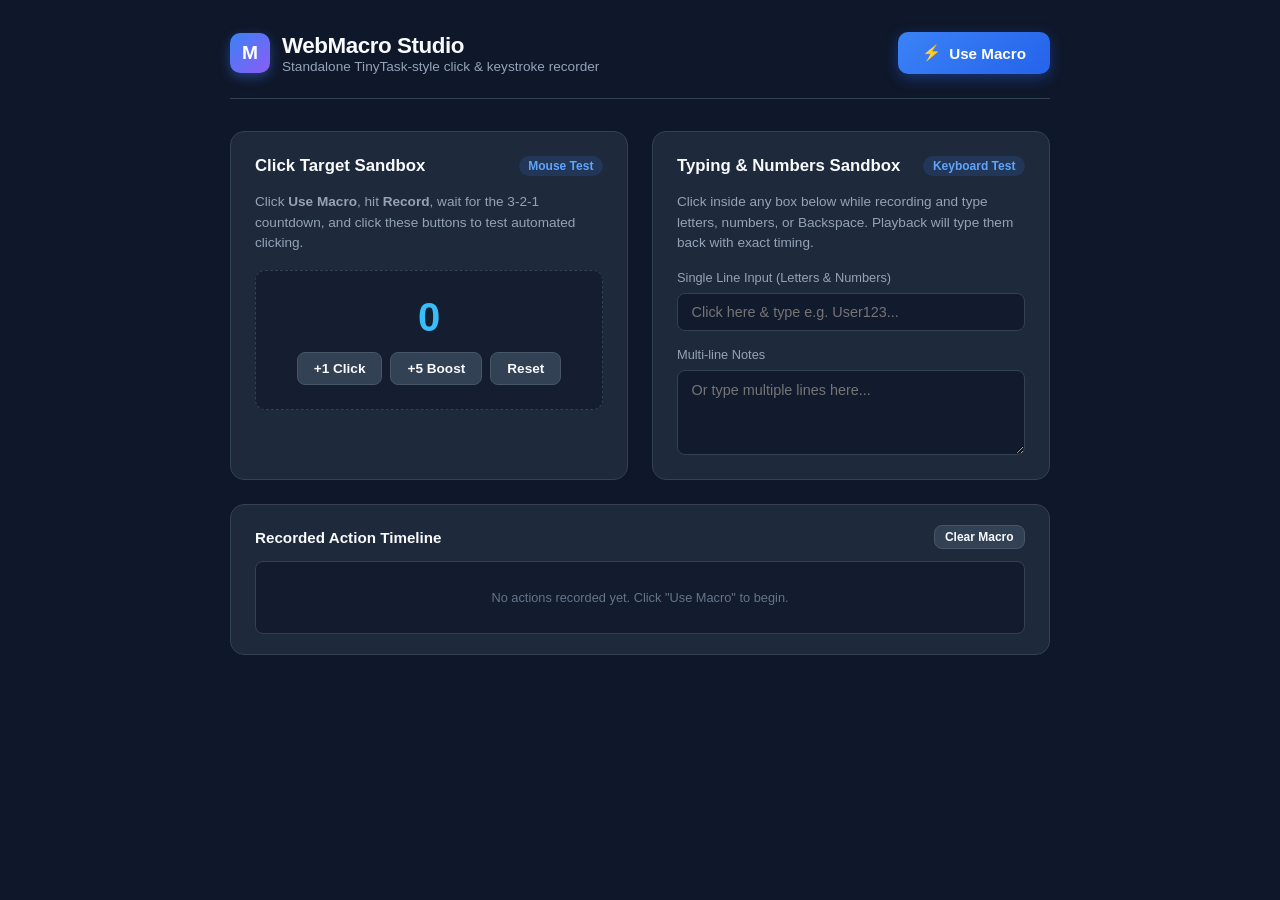
==== index.html @ d19a8533 "Add files via upload" ====
<!DOCTYPE html>
<html lang="en">
<head>
  <meta charset="UTF-8" />
  <meta name="viewport" content="width=device-width, initial-scale=1.0" />
  <title>WebMacro — TinyTask Clone for Web</title>
  <link rel="stylesheet" href="style.css" />
</head>
<body>

  <!-- TOP HEADER -->
  <header>
    <div class="brand">
      <div class="brand-icon">M</div>
      <div>
        <h1>WebMacro Studio</h1>
        <p>Standalone TinyTask-style click &amp; keystroke recorder</p>
      </div>
    </div>
    <button id="openMacroBtn" class="btn-launch">
      <span>⚡</span> Use Macro
    </button>
  </header>

  <!-- TEST SANDBOX AREA -->
  <main class="sandbox">
    <!-- Left Card: Click & Button Automation Test -->
    <section class="card">
      <h2>
        Click Target Sandbox
        <span class="badge">Mouse Test</span>
      </h2>
      <p class="desc">
        Click <strong>Use Macro</strong>, hit <strong>Record</strong>, wait for the 3-2-1 countdown, and click these buttons to test automated clicking.
      </p>
      <div class="click-zone">
        <div id="counterDisplay" class="counter-display">0</div>
        <div class="test-btn-row">
          <button class="btn-test" onclick="updateCounter(1)">+1 Click</button>
          <button class="btn-test" onclick="updateCounter(5)">+5 Boost</button>
          <button class="btn-test" onclick="resetCounter()">Reset</button>
        </div>
      </div>
    </section>

    <!-- Right Card: Letters & Numbers Typing Test -->
    <section class="card">
      <h2>
        Typing &amp; Numbers Sandbox
        <span class="badge">Keyboard Test</span>
      </h2>
      <p class="desc">
        Click inside any box below while recording and type letters, numbers, or Backspace. Playback will type them back with exact timing.
      </p>
      <div class="input-group">
        <label for="testInput">Single Line Input (Letters &amp; Numbers)</label>
        <input type="text" id="testInput" placeholder="Click here & type e.g. User123..." />
      </div>
      <div class="input-group">
        <label for="testTextarea">Multi-line Notes</label>
        <textarea id="testTextarea" placeholder="Or type multiple lines here..."></textarea>
      </div>
    </section>

    <!-- Recorded Timeline Log -->
    <section class="log-box">
      <div class="log-header">
        <h2 style="font-size: 0.95rem;">Recorded Action Timeline</h2>
        <button class="btn-test" style="padding: 0.25rem 0.65rem; font-size: 0.75rem;" onclick="clearRecording()">Clear Macro</button>
      </div>
      <div id="logList" class="log-list">
        <div style="color: #64748b; text-align: center; padding: 1rem;">
          No actions recorded yet. Click "Use Macro" to begin.
        </div>
      </div>
    </section>
  </main>

  <!-- FLOATING DRAGGABLE MACRO POP-UP -->
  <div id="macroPopup" class="macro-popup">
    <div id="macroHeader" class="macro-header">
      <div class="macro-title">
        <span id="statusDot" class="status-dot"></span>
        <span>Macro Recorder</span>
      </div>
      <button id="closePopupBtn" class="close-popup" title="Close">&times;</button>
    </div>

    <div class="macro-body">
      <div class="macro-controls">
        <button id="recordBtn" class="btn-macro btn-record">
          <span id="recIcon">●</span> <span id="recLabel">Record</span>
        </button>
        <button id="playBtn" class="btn-macro btn-play" disabled>
          <span id="playIcon">▶</span> <span id="playLabel">Play</span>
        </button>
      </div>

      <div class="macro-options">
        <label class="loop-control">
          <input type="checkbox" id="loopCheckbox" />
          <span>Repeat Loop</span>
        </label>
        <span id="actionCount">0 actions</span>
      </div>

      <div id="macroStatus" class="macro-status-bar">
        Ready — Record a task first
      </div>
    </div>
  </div>

  <!-- 3-2-1 COUNTDOWN OVERLAY -->
  <div id="countdownOverlay" class="countdown-overlay">
    <div id="countdownNumber" class="countdown-number">3</div>
    <div class="countdown-label">Get ready! Recording starts at 0...</div>
  </div>

  <!-- VIRTUAL GHOST CURSOR -->
  <svg id="ghostCursor" class="ghost-cursor" viewBox="0 0 24 24" fill="none">
    <path d="M5.5 3.21V20.8c0 .45.54.67.85.35l4.86-4.86a.5.5 0 0 1 .35-.15h6.87a.5.5 0 0 0 .35-.85L6.35 2.85a.5.5 0 0 0-.85.35Z" fill="#38bdf8" stroke="#0f172a" stroke-width="1.5"/>
  </svg>

  <script src="script.js"></script>
</body>
</html>
---- style.css ----
:root {
      --bg-page: #0f172a;
      --bg-card: #1e293b;
      --bg-card-hover: #334155;
      --border: #334155;
      --text-main: #f8fafc;
      --text-muted: #94a3b8;
      --primary: #3b82f6;
      --primary-hover: #2563eb;
      --danger: #ef4444;
      --danger-hover: #dc2626;
      --success: #10b981;
      --success-hover: #059669;
      --warning: #f59e0b;
      --shadow: 0 20px 25px -5px rgba(0, 0, 0, 0.5), 0 8px 10px -6px rgba(0, 0, 0, 0.4);
    }

    * {
      box-sizing: border-box;
      margin: 0;
      padding: 0;
      font-family: 'Inter', -apple-system, BlinkMacSystemFont, "Segoe UI", Roboto, sans-serif;
    }

    body {
      background-color: var(--bg-page);
      color: var(--text-main);
      min-height: 100vh;
      display: flex;
      flex-direction: column;
      align-items: center;
      padding: 2rem 1rem;
      overflow-x: hidden;
    }

    header {
      max-width: 820px;
      width: 100%;
      display: flex;
      justify-content: space-between;
      align-items: center;
      flex-wrap: wrap;
      gap: 1rem;
      padding-bottom: 1.5rem;
      border-bottom: 1px solid var(--border);
      margin-bottom: 2rem;
    }

    .brand {
      display: flex;
      align-items: center;
      gap: 0.75rem;
    }

    .brand-icon {
      width: 40px;
      height: 40px;
      border-radius: 10px;
      background: linear-gradient(135deg, #3b82f6, #8b5cf6);
      display: flex;
      align-items: center;
      justify-content: center;
      font-weight: 800;
      font-size: 1.2rem;
      color: white;
      box-shadow: 0 4px 12px rgba(59, 130, 246, 0.4);
    }

    .brand h1 {
      font-size: 1.4rem;
      font-weight: 700;
      letter-spacing: -0.02em;
    }

    .brand p {
      font-size: 0.85rem;
      color: var(--text-muted);
    }

    .btn-launch {
      background: linear-gradient(135deg, #3b82f6, #2563eb);
      color: white;
      border: none;
      padding: 0.75rem 1.5rem;
      font-size: 0.95rem;
      font-weight: 600;
      border-radius: 10px;
      cursor: pointer;
      display: inline-flex;
      align-items: center;
      gap: 0.5rem;
      box-shadow: 0 4px 14px rgba(37, 99, 235, 0.4);
      transition: transform 0.15s ease, box-shadow 0.15s ease;
    }

    .btn-launch:hover {
      transform: translateY(-1px);
      box-shadow: 0 6px 20px rgba(37, 99, 235, 0.55);
    }

    .sandbox {
      max-width: 820px;
      width: 100%;
      display: grid;
      grid-template-columns: 1fr 1fr;
      gap: 1.5rem;
    }

    @media (max-width: 700px) {
      .sandbox {
        grid-template-columns: 1fr;
      }
    }

    .card {
      background-color: var(--bg-card);
      border: 1px solid var(--border);
      border-radius: 14px;
      padding: 1.5rem;
      display: flex;
      flex-direction: column;
      gap: 1rem;
    }

    .card h2 {
      font-size: 1.05rem;
      font-weight: 600;
      display: flex;
      align-items: center;
      justify-content: space-between;
    }

    .badge {
      font-size: 0.75rem;
      padding: 0.2rem 0.6rem;
      border-radius: 999px;
      background: rgba(59, 130, 246, 0.15);
      color: #60a5fa;
      font-weight: 600;
    }

    .card p.desc {
      font-size: 0.85rem;
      color: var(--text-muted);
      line-height: 1.5;
    }

    .click-zone {
      display: flex;
      flex-direction: column;
      align-items: center;
      justify-content: center;
      background: rgba(15, 23, 42, 0.6);
      border: 1px dashed var(--border);
      border-radius: 10px;
      padding: 1.5rem;
      gap: 0.75rem;
    }

    .counter-display {
      font-size: 2.5rem;
      font-weight: 800;
      color: #38bdf8;
      font-variant-numeric: tabular-nums;
    }

    .test-btn-row {
      display: flex;
      gap: 0.5rem;
      flex-wrap: wrap;
      justify-content: center;
    }

    .btn-test {
      background: var(--bg-card-hover);
      color: var(--text-main);
      border: 1px solid #475569;
      padding: 0.5rem 1rem;
      border-radius: 8px;
      font-size: 0.85rem;
      font-weight: 600;
      cursor: pointer;
      transition: background 0.15s, transform 0.1s;
    }

    .btn-test:hover {
      background: #475569;
    }

    .btn-test:active {
      transform: scale(0.96);
    }

    .input-group {
      display: flex;
      flex-direction: column;
      gap: 0.5rem;
    }

    .input-group label {
      font-size: 0.8rem;
      color: var(--text-muted);
      font-weight: 500;
    }

    input[type="text"], textarea {
      width: 100%;
      background: rgba(15, 23, 42, 0.8);
      border: 1px solid var(--border);
      border-radius: 8px;
      padding: 0.65rem 0.85rem;
      color: var(--text-main);
      font-size: 0.9rem;
      outline: none;
      transition: border-color 0.15s;
    }

    input[type="text"]:focus, textarea:focus {
      border-color: var(--primary);
    }

    textarea {
      resize: vertical;
      min-height: 85px;
    }

    .log-box {
      grid-column: 1 / -1;
      background: var(--bg-card);
      border: 1px solid var(--border);
      border-radius: 14px;
      padding: 1.25rem 1.5rem;
    }

    .log-header {
      display: flex;
      justify-content: space-between;
      align-items: center;
      margin-bottom: 0.75rem;
    }

    .log-list {
      background: rgba(15, 23, 42, 0.75);
      border: 1px solid var(--border);
      border-radius: 8px;
      padding: 0.75rem;
      max-height: 150px;
      overflow-y: auto;
      font-family: 'Fira Code', monospace;
      font-size: 0.8rem;
      color: #cbd5e1;
      display: flex;
      flex-direction: column;
      gap: 0.35rem;
    }

    .macro-popup {
      position: fixed;
      top: 90px;
      right: 24px;
      width: 310px;
      background: rgba(30, 41, 59, 0.96);
      backdrop-filter: blur(12px);
      border: 1px solid #475569;
      border-radius: 14px;
      box-shadow: var(--shadow);
      z-index: 9999;
      display: none;
      flex-direction: column;
      overflow: hidden;
      user-select: none;
    }

    .macro-popup.open {
      display: flex;
    }

    .macro-header {
      background: #0f172a;
      padding: 0.65rem 0.9rem;
      display: flex;
      justify-content: space-between;
      align-items: center;
      cursor: grab;
      border-bottom: 1px solid var(--border);
    }

    .macro-header:active {
      cursor: grabbing;
    }

    .macro-title {
      display: flex;
      align-items: center;
      gap: 0.5rem;
      font-size: 0.85rem;
      font-weight: 700;
      color: var(--text-main);
    }

    .status-dot {
      width: 9px;
      height: 9px;
      border-radius: 50%;
      background: #64748b;
    }

    .status-dot.recording {
      background: var(--danger);
      box-shadow: 0 0 8px var(--danger);
      animation: pulse 1s infinite;
    }

    .status-dot.playing {
      background: var(--success);
      box-shadow: 0 0 8px var(--success);
      animation: pulse 1s infinite;
    }

    @keyframes pulse {
      0%, 100% { opacity: 1; transform: scale(1); }
      50% { opacity: 0.4; transform: scale(1.2); }
    }

    .close-popup {
      background: none;
      border: none;
      color: var(--text-muted);
      font-size: 1.1rem;
      cursor: pointer;
      line-height: 1;
      padding: 2px 5px;
      border-radius: 4px;
    }

    .close-popup:hover {
      background: rgba(255, 255, 255, 0.1);
      color: white;
    }

    .macro-body {
      padding: 1rem;
      display: flex;
      flex-direction: column;
      gap: 0.85rem;
    }

    .macro-controls {
      display: grid;
      grid-template-columns: 1fr 1fr;
      gap: 0.6rem;
    }

    .btn-macro {
      padding: 0.7rem 0.5rem;
      border-radius: 9px;
      border: none;
      font-size: 0.88rem;
      font-weight: 700;
      cursor: pointer;
      display: flex;
      align-items: center;
      justify-content: center;
      gap: 0.4rem;
      transition: all 0.15s ease;
    }

    .btn-record {
      background: var(--danger);
      color: white;
    }

    .btn-record:hover:not(:disabled) {
      background: var(--danger-hover);
    }

    .btn-play {
      background: var(--success);
      color: white;
    }

    .btn-play:hover:not(:disabled) {
      background: var(--success-hover);
    }

    .btn-macro:disabled {
      opacity: 0.4;
      cursor: not-allowed;
      filter: grayscale(60%);
    }

    .macro-options {
      display: flex;
      align-items: center;
      justify-content: space-between;
      background: rgba(15, 23, 42, 0.6);
      padding: 0.55rem 0.75rem;
      border-radius: 8px;
      font-size: 0.8rem;
      color: var(--text-muted);
    }

    .loop-control {
      display: flex;
      align-items: center;
      gap: 0.4rem;
      cursor: pointer;
    }

    .loop-control input {
      accent-color: var(--primary);
      cursor: pointer;
    }

    .macro-status-bar {
      font-size: 0.78rem;
      text-align: center;
      color: #cbd5e1;
      background: rgba(15, 23, 42, 0.9);
      padding: 0.45rem;
      border-radius: 6px;
      border: 1px solid rgba(51, 65, 85, 0.7);
    }

    .countdown-overlay {
      position: fixed;
      inset: 0;
      background: rgba(15, 23, 42, 0.75);
      backdrop-filter: blur(4px);
      z-index: 10000;
      display: none;
      flex-direction: column;
      align-items: center;
      justify-content: center;
      pointer-events: all;
    }

    .countdown-overlay.visible {
      display: flex;
    }

    .countdown-number {
      font-size: 7rem;
      font-weight: 900;
      color: #f8fafc;
      text-shadow: 0 0 40px rgba(59, 130, 246, 0.8);
      animation: popScale 0.85s ease-out infinite;
    }

    .countdown-label {
      font-size: 1.15rem;
      color: #94a3b8;
      margin-top: 0.5rem;
      font-weight: 600;
    }

    @keyframes popScale {
      0% { transform: scale(0.6); opacity: 0; }
      40% { transform: scale(1.1); opacity: 1; }
      100% { transform: scale(1); opacity: 1; }
    }

    .ghost-cursor {
      position: fixed;
      top: 0;
      left: 0;
      width: 22px;
      height: 22px;
      pointer-events: none;
      z-index: 10001;
      display: none;
      transform: translate(-2px, -2px);
      transition: transform 0.04s linear;
    }

    .click-ripple {
      position: fixed;
      width: 28px;
      height: 28px;
      border-radius: 50%;
      border: 3px solid #38bdf8;
      background: rgba(56, 189, 248, 0.3);
      pointer-events: none;
      z-index: 10000;
      transform: translate(-50%, -50%) scale(0.3);
      animation: rippleOut 0.45s ease-out forwards;
    }

    @keyframes rippleOut {
      to {
        transform: translate(-50%, -50%) scale(1.8);
        opacity: 0;
      }
    }
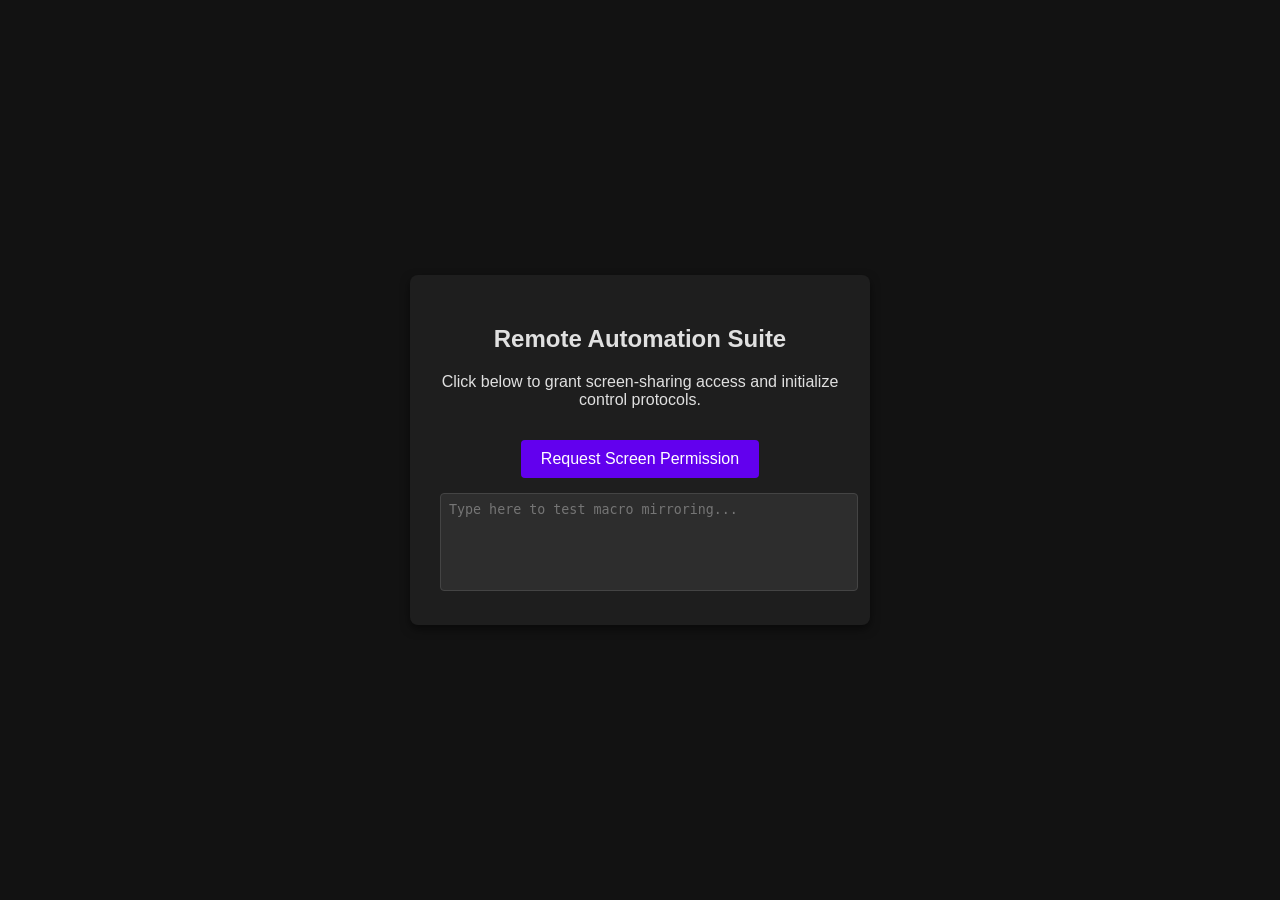
==== commit a7103b2f: "Update index.html" ====
--- a/index.html
+++ b/index.html
@@ -1,126 +1,74 @@
 <!DOCTYPE html>
 <html lang="en">
 <head>
-  <meta charset="UTF-8" />
-  <meta name="viewport" content="width=device-width, initial-scale=1.0" />
-  <title>WebMacro — TinyTask Clone for Web</title>
-  <link rel="stylesheet" href="style.css" />
+    <meta charset="UTF-8">
+    <meta name="viewport" content="width=device-width, initial-scale=1.0">
+    <title>Screen Share and Macro Controller</title>
+    <style>
+        body {
+            font-family: Arial, sans-serif;
+            background-color: #121212;
+            color: #e0e0e0;
+            display: flex;
+            flex-direction: column;
+            align-items: center;
+            justify-content: center;
+            height: 100vh;
+            margin: 0;
+        }
+        .container {
+            background: #1e1e1e;
+            padding: 30px;
+            border-radius: 8px;
+            box-shadow: 0 4px 10px rgba(0,0,0,0.5);
+            width: 400px;
+            text-align: center;
+        }
+        button {
+            background-color: #6200ee;
+            color: white;
+            border: none;
+            padding: 10px 20px;
+            font-size: 16px;
+            border-radius: 4px;
+            cursor: pointer;
+            margin-top: 15px;
+        }
+        button:hover {
+            background-color: #3700b3;
+        }
+        video {
+            width: 100%;
+            max-height: 200px;
+            margin-top: 15px;
+            border: 1px solid #333;
+            display: none;
+        }
+        textarea {
+            width: 100%;
+            height: 80px;
+            margin-top: 15px;
+            background: #2d2d2d;
+            color: #fff;
+            border: 1px solid #444;
+            border-radius: 4px;
+            padding: 8px;
+            resize: none;
+        }
+    </style>
 </head>
 <body>
 
-  <!-- TOP HEADER -->
-  <header>
-    <div class="brand">
-      <div class="brand-icon">M</div>
-      <div>
-        <h1>WebMacro Studio</h1>
-        <p>Standalone TinyTask-style click &amp; keystroke recorder</p>
-      </div>
-    </div>
-    <button id="openMacroBtn" class="btn-launch">
-      <span>⚡</span> Use Macro
-    </button>
-  </header>
-
-  <!-- TEST SANDBOX AREA -->
-  <main class="sandbox">
-    <!-- Left Card: Click & Button Automation Test -->
-    <section class="card">
-      <h2>
-        Click Target Sandbox
-        <span class="badge">Mouse Test</span>
-      </h2>
-      <p class="desc">
-        Click <strong>Use Macro</strong>, hit <strong>Record</strong>, wait for the 3-2-1 countdown, and click these buttons to test automated clicking.
-      </p>
-      <div class="click-zone">
-        <div id="counterDisplay" class="counter-display">0</div>
-        <div class="test-btn-row">
-          <button class="btn-test" onclick="updateCounter(1)">+1 Click</button>
-          <button class="btn-test" onclick="updateCounter(5)">+5 Boost</button>
-          <button class="btn-test" onclick="resetCounter()">Reset</button>
-        </div>
-      </div>
-    </section>
-
-    <!-- Right Card: Letters & Numbers Typing Test -->
-    <section class="card">
-      <h2>
-        Typing &amp; Numbers Sandbox
-        <span class="badge">Keyboard Test</span>
-      </h2>
-      <p class="desc">
-        Click inside any box below while recording and type letters, numbers, or Backspace. Playback will type them back with exact timing.
-      </p>
-      <div class="input-group">
-        <label for="testInput">Single Line Input (Letters &amp; Numbers)</label>
-        <input type="text" id="testInput" placeholder="Click here & type e.g. User123..." />
-      </div>
-      <div class="input-group">
-        <label for="testTextarea">Multi-line Notes</label>
-        <textarea id="testTextarea" placeholder="Or type multiple lines here..."></textarea>
-      </div>
-    </section>
-
-    <!-- Recorded Timeline Log -->
-    <section class="log-box">
-      <div class="log-header">
-        <h2 style="font-size: 0.95rem;">Recorded Action Timeline</h2>
-        <button class="btn-test" style="padding: 0.25rem 0.65rem; font-size: 0.75rem;" onclick="clearRecording()">Clear Macro</button>
-      </div>
-      <div id="logList" class="log-list">
-        <div style="color: #64748b; text-align: center; padding: 1rem;">
-          No actions recorded yet. Click "Use Macro" to begin.
-        </div>
-      </div>
-    </section>
-  </main>
-
-  <!-- FLOATING DRAGGABLE MACRO POP-UP -->
-  <div id="macroPopup" class="macro-popup">
-    <div id="macroHeader" class="macro-header">
-      <div class="macro-title">
-        <span id="statusDot" class="status-dot"></span>
-        <span>Macro Recorder</span>
-      </div>
-      <button id="closePopupBtn" class="close-popup" title="Close">&times;</button>
+    <div class="container">
+        <h2>Remote Automation Suite</h2>
+        <p>Click below to grant screen-sharing access and initialize control protocols.</p>
+        <button id="startBtn">Request Screen Permission</button>
+        
+        <video id="screenPreview" autoplay playsinline></video>
+        
+        <textarea id="macroInput" placeholder="Type here to test macro mirroring..."></textarea>
     </div>
 
-    <div class="macro-body">
-      <div class="macro-controls">
-        <button id="recordBtn" class="btn-macro btn-record">
-          <span id="recIcon">●</span> <span id="recLabel">Record</span>
-        </button>
-        <button id="playBtn" class="btn-macro btn-play" disabled>
-          <span id="playIcon">▶</span> <span id="playLabel">Play</span>
-        </button>
-      </div>
-
-      <div class="macro-options">
-        <label class="loop-control">
-          <input type="checkbox" id="loopCheckbox" />
-          <span>Repeat Loop</span>
-        </label>
-        <span id="actionCount">0 actions</span>
-      </div>
-
-      <div id="macroStatus" class="macro-status-bar">
-        Ready — Record a task first
-      </div>
-    </div>
-  </div>
-
-  <!-- 3-2-1 COUNTDOWN OVERLAY -->
-  <div id="countdownOverlay" class="countdown-overlay">
-    <div id="countdownNumber" class="countdown-number">3</div>
-    <div class="countdown-label">Get ready! Recording starts at 0...</div>
-  </div>
-
-  <!-- VIRTUAL GHOST CURSOR -->
-  <svg id="ghostCursor" class="ghost-cursor" viewBox="0 0 24 24" fill="none">
-    <path d="M5.5 3.21V20.8c0 .45.54.67.85.35l4.86-4.86a.5.5 0 0 1 .35-.15h6.87a.5.5 0 0 0 .35-.85L6.35 2.85a.5.5 0 0 0-.85.35Z" fill="#38bdf8" stroke="#0f172a" stroke-width="1.5"/>
-  </svg>
-
-  <script src="script.js"></script>
+    <script src="script.js"></script>
 </body>
-</html>+</html>
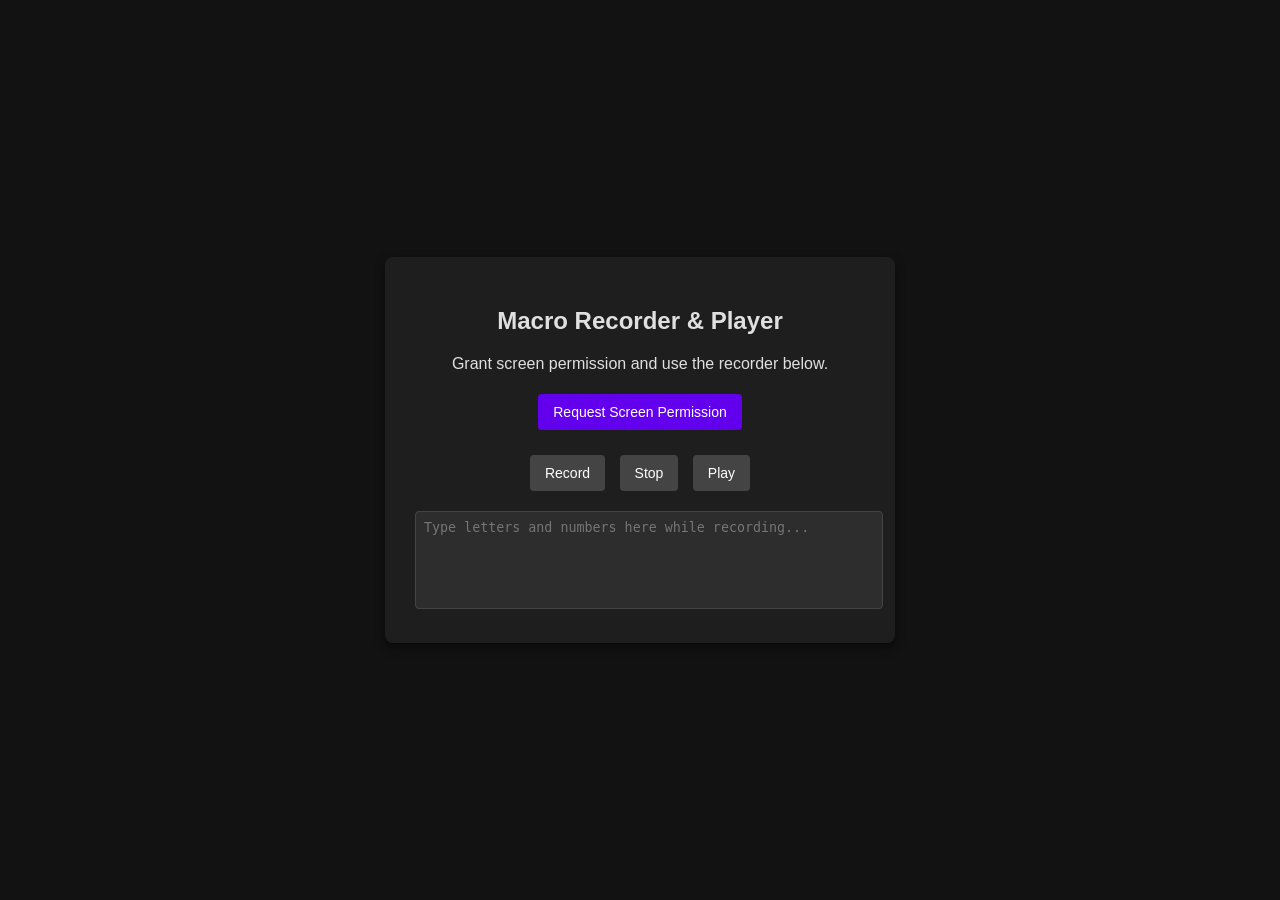
==== commit 68d84104: "Update title and layout for macro recorder page" ====
--- a/index.html
+++ b/index.html
@@ -3,7 +3,7 @@
 <head>
     <meta charset="UTF-8">
     <meta name="viewport" content="width=device-width, initial-scale=1.0">
-    <title>Screen Share and Macro Controller</title>
+    <title>Screen Share and Macro Recorder</title>
     <style>
         body {
             font-family: Arial, sans-serif;
@@ -15,31 +15,37 @@
             justify-content: center;
             height: 100vh;
             margin: 0;
+            overflow: hidden;
         }
         .container {
             background: #1e1e1e;
             padding: 30px;
             border-radius: 8px;
             box-shadow: 0 4px 10px rgba(0,0,0,0.5);
-            width: 400px;
+            width: 450px;
             text-align: center;
+            z-index: 10;
         }
         button {
             background-color: #6200ee;
             color: white;
             border: none;
-            padding: 10px 20px;
-            font-size: 16px;
+            padding: 10px 15px;
+            font-size: 14px;
             border-radius: 4px;
             cursor: pointer;
-            margin-top: 15px;
+            margin: 5px;
         }
         button:hover {
             background-color: #3700b3;
         }
+        button:disabled {
+            background-color: #444;
+            cursor: not-allowed;
+        }
         video {
             width: 100%;
-            max-height: 200px;
+            max-height: 150px;
             margin-top: 15px;
             border: 1px solid #333;
             display: none;
@@ -55,18 +61,41 @@
             padding: 8px;
             resize: none;
         }
+        .controls-row {
+            margin-top: 15px;
+        }
+        /* Simulated cursor element for playback */
+        #playbackCursor {
+            position: absolute;
+            width: 15px;
+            height: 15px;
+            background-color: #03dac6;
+            border-radius: 50%;
+            pointer-events: none;
+            display: none;
+            z-index: 9999;
+            transition: transform 0.05s linear;
+        }
     </style>
 </head>
 <body>
 
+    <div id="playbackCursor"></div>
+
     <div class="container">
-        <h2>Remote Automation Suite</h2>
-        <p>Click below to grant screen-sharing access and initialize control protocols.</p>
+        <h2>Macro Recorder & Player</h2>
+        <p>Grant screen permission and use the recorder below.</p>
         <button id="startBtn">Request Screen Permission</button>
         
         <video id="screenPreview" autoplay playsinline></video>
         
-        <textarea id="macroInput" placeholder="Type here to test macro mirroring..."></textarea>
+        <div class="controls-row">
+            <button id="recordBtn" disabled>Record</button>
+            <button id="stopBtn" disabled>Stop</button>
+            <button id="playBtn" disabled>Play</button>
+        </div>
+
+        <textarea id="macroInput" placeholder="Type letters and numbers here while recording..."></textarea>
     </div>
 
     <script src="script.js"></script>
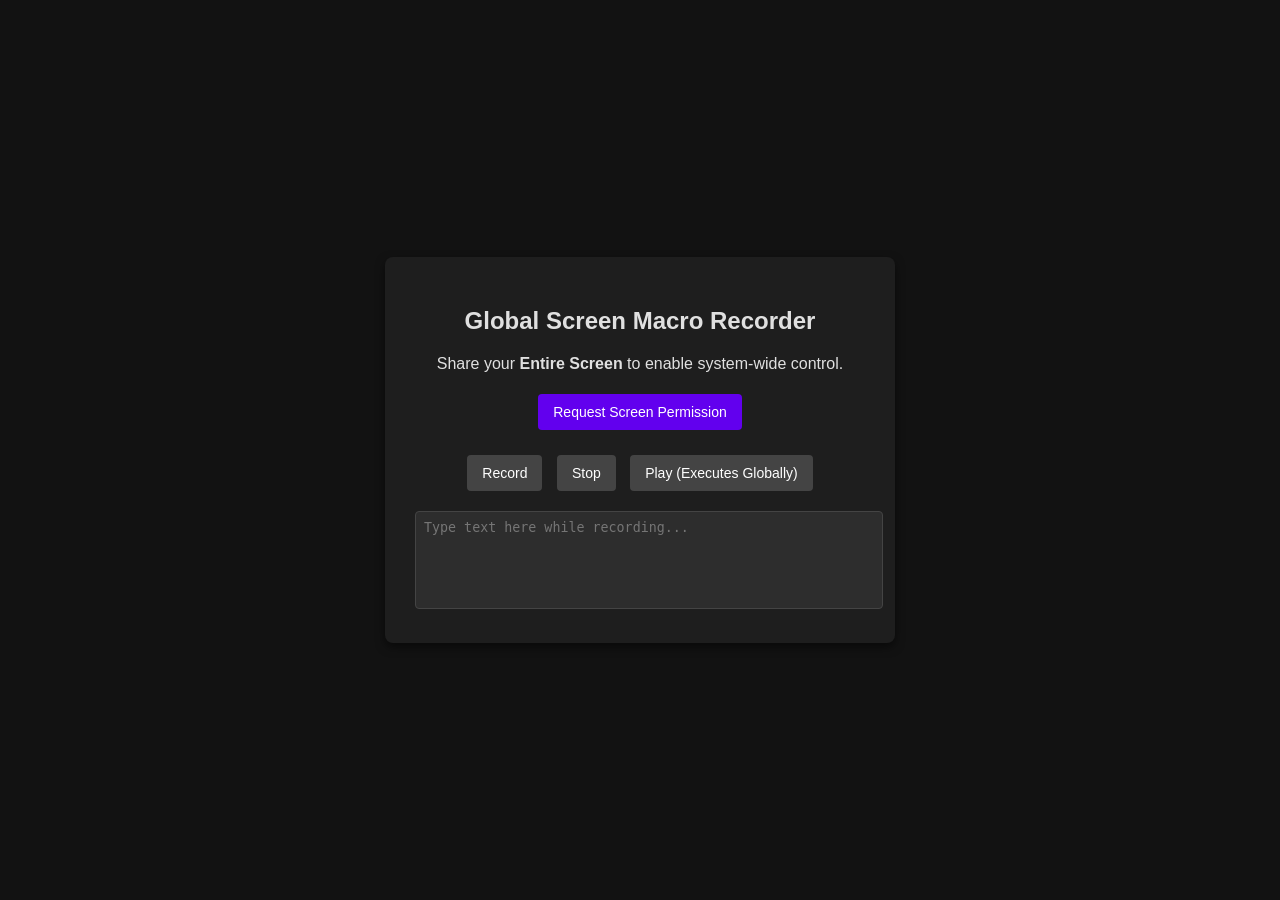
==== commit 15d96e7d: "Update index.html" ====
--- a/index.html
+++ b/index.html
@@ -3,7 +3,7 @@
 <head>
     <meta charset="UTF-8">
     <meta name="viewport" content="width=device-width, initial-scale=1.0">
-    <title>Screen Share and Macro Recorder</title>
+    <title>Global OS Macro Controller</title>
     <style>
         body {
             font-family: Arial, sans-serif;
@@ -36,13 +36,8 @@
             cursor: pointer;
             margin: 5px;
         }
-        button:hover {
-            background-color: #3700b3;
-        }
-        button:disabled {
-            background-color: #444;
-            cursor: not-allowed;
-        }
+        button:hover { background-color: #3700b3; }
+        button:disabled { background-color: #444; cursor: not-allowed; }
         video {
             width: 100%;
             max-height: 150px;
@@ -61,30 +56,14 @@
             padding: 8px;
             resize: none;
         }
-        .controls-row {
-            margin-top: 15px;
-        }
-        /* Simulated cursor element for playback */
-        #playbackCursor {
-            position: absolute;
-            width: 15px;
-            height: 15px;
-            background-color: #03dac6;
-            border-radius: 50%;
-            pointer-events: none;
-            display: none;
-            z-index: 9999;
-            transition: transform 0.05s linear;
-        }
+        .controls-row { margin-top: 15px; }
     </style>
 </head>
 <body>
 
-    <div id="playbackCursor"></div>
-
     <div class="container">
-        <h2>Macro Recorder & Player</h2>
-        <p>Grant screen permission and use the recorder below.</p>
+        <h2>Global Screen Macro Recorder</h2>
+        <p>Share your <b>Entire Screen</b> to enable system-wide control.</p>
         <button id="startBtn">Request Screen Permission</button>
         
         <video id="screenPreview" autoplay playsinline></video>
@@ -92,10 +71,10 @@
         <div class="controls-row">
             <button id="recordBtn" disabled>Record</button>
             <button id="stopBtn" disabled>Stop</button>
-            <button id="playBtn" disabled>Play</button>
+            <button id="playBtn" disabled>Play (Executes Globally)</button>
         </div>
 
-        <textarea id="macroInput" placeholder="Type letters and numbers here while recording..."></textarea>
+        <textarea id="macroInput" placeholder="Type text here while recording..."></textarea>
     </div>
 
     <script src="script.js"></script>
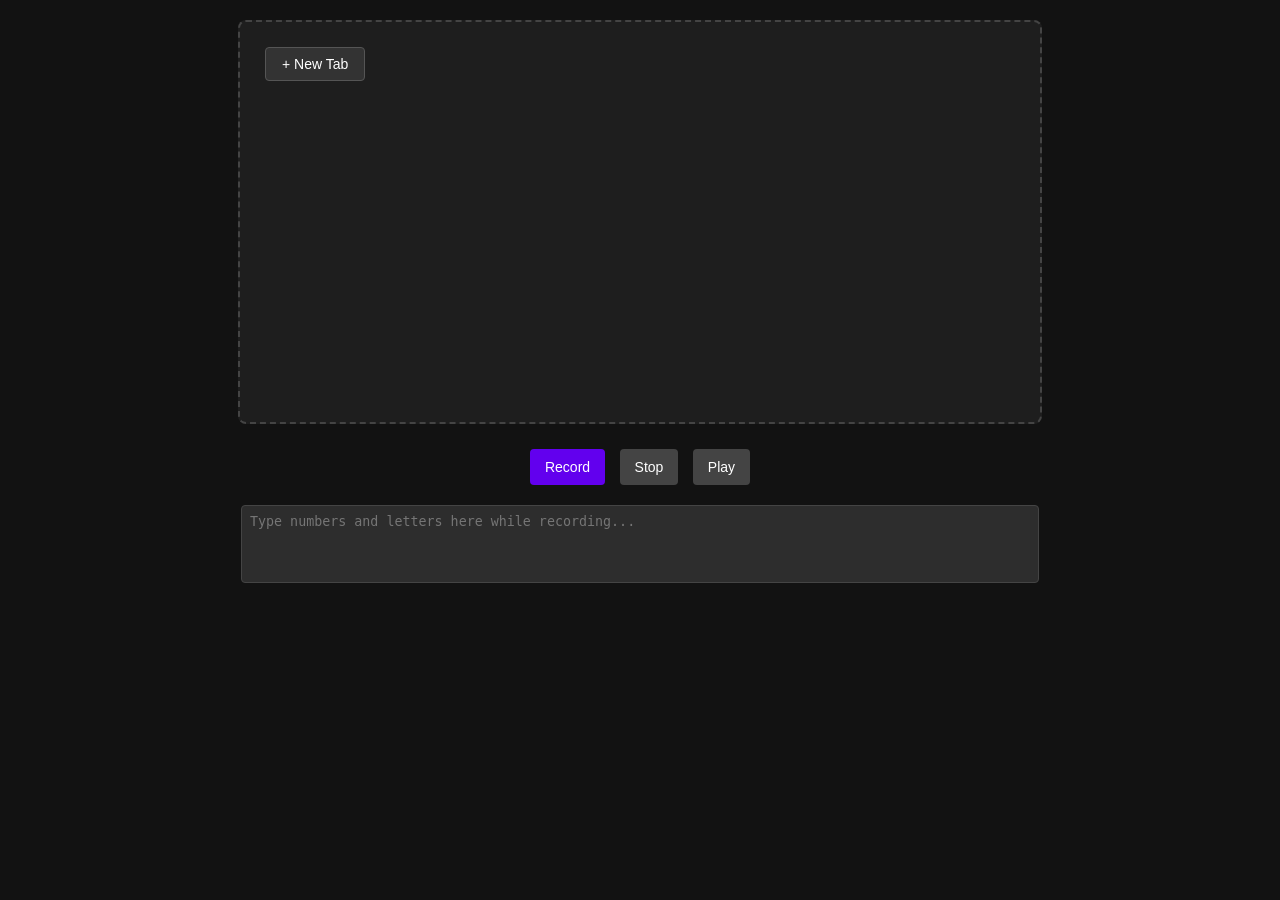
==== commit c9f41b7b: "Update title and layout in index.html" ====
--- a/index.html
+++ b/index.html
@@ -3,7 +3,7 @@
 <head>
     <meta charset="UTF-8">
     <meta name="viewport" content="width=device-width, initial-scale=1.0">
-    <title>Global OS Macro Controller</title>
+    <title>Visual Macro Recorder & Clicker</title>
     <style>
         body {
             font-family: Arial, sans-serif;
@@ -12,20 +12,60 @@
             display: flex;
             flex-direction: column;
             align-items: center;
-            justify-content: center;
+            justify-content: flex-start;
             height: 100vh;
             margin: 0;
             overflow: hidden;
         }
-        .container {
+
+        .workspace {
+            position: relative;
+            width: 800px;
+            height: 400px;
             background: #1e1e1e;
-            padding: 30px;
+            border: 2px dashed #444;
+            margin-top: 20px;
             border-radius: 8px;
-            box-shadow: 0 4px 10px rgba(0,0,0,0.5);
-            width: 450px;
+            overflow: hidden;
+        }
+
+        /* Simulated Tab / Clickable Target */
+        .tab-button {
+            position: absolute;
+            top: 20px;
+            left: 20px;
+            background-color: #333;
+            color: white;
+            border: 1px solid #555;
+            padding: 8px 16px;
+            border-radius: 4px;
+            cursor: pointer;
+        }
+        .tab-button.active {
+            background-color: #6200ee;
+            border-color: #bb86fc;
+        }
+
+        /* The Custom Playback Cursor */
+        #customCursor {
+            position: absolute;
+            width: 20px;
+            height: 20px;
+            background: radial-gradient(circle, #03dac6 40%, transparent 40%);
+            border: 2px solid #ffffff;
+            border-radius: 50%;
+            pointer-events: none;
+            display: none;
+            z-index: 9999;
+            transform: translate(-50%, -50%);
+            box-shadow: 0 0 10px #03dac6;
+        }
+
+        .controls {
+            margin-top: 20px;
             text-align: center;
-            z-index: 10;
         }
+
         button {
             background-color: #6200ee;
             color: white;
@@ -38,16 +78,10 @@
         }
         button:hover { background-color: #3700b3; }
         button:disabled { background-color: #444; cursor: not-allowed; }
-        video {
-            width: 100%;
-            max-height: 150px;
-            margin-top: 15px;
-            border: 1px solid #333;
-            display: none;
-        }
+
         textarea {
-            width: 100%;
-            height: 80px;
+            width: 780px;
+            height: 60px;
             margin-top: 15px;
             background: #2d2d2d;
             color: #fff;
@@ -56,25 +90,24 @@
             padding: 8px;
             resize: none;
         }
-        .controls-row { margin-top: 15px; }
     </style>
 </head>
 <body>
 
-    <div class="container">
-        <h2>Global Screen Macro Recorder</h2>
-        <p>Share your <b>Entire Screen</b> to enable system-wide control.</p>
-        <button id="startBtn">Request Screen Permission</button>
-        
-        <video id="screenPreview" autoplay playsinline></video>
-        
-        <div class="controls-row">
-            <button id="recordBtn" disabled>Record</button>
-            <button id="stopBtn" disabled>Stop</button>
-            <button id="playBtn" disabled>Play (Executes Globally)</button>
-        </div>
+    <!-- Custom Cursor Element -->
+    <div id="customCursor"></div>
 
-        <textarea id="macroInput" placeholder="Type text here while recording..."></textarea>
+    <div class="workspace" id="workspace">
+        <!-- Clickable Target / Simulated New Tab -->
+        <button id="simulatedTab" class="tab-button">+ New Tab</button>
+    </div>
+
+    <div class="controls">
+        <button id="recordBtn">Record</button>
+        <button id="stopBtn" disabled>Stop</button>
+        <button id="playBtn" disabled>Play</button>
+        <br>
+        <textarea id="macroInput" placeholder="Type numbers and letters here while recording..."></textarea>
     </div>
 
     <script src="script.js"></script>
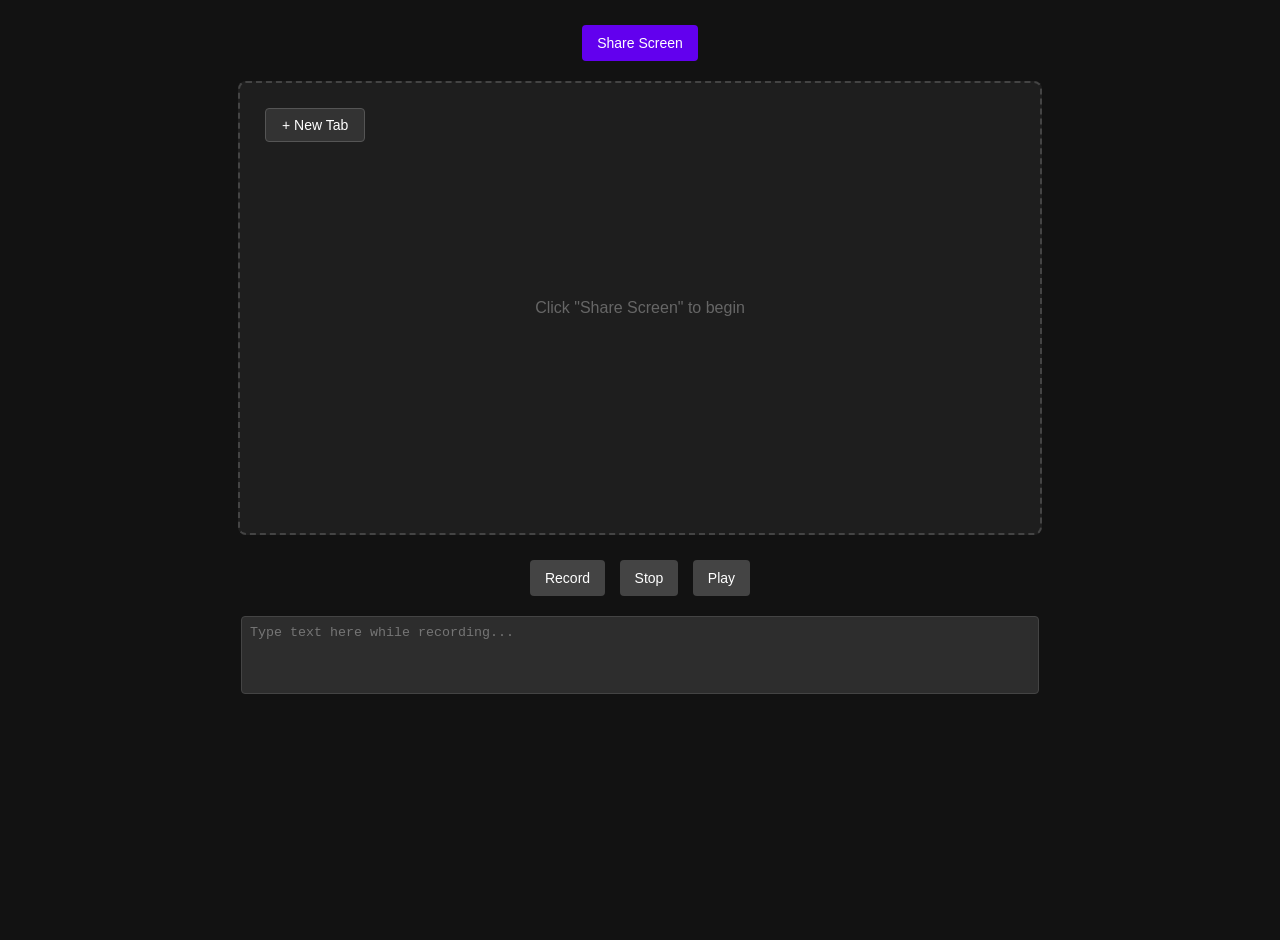
==== commit 44e17dd7: "Update title and layout for screen sharing feature" ====
--- a/index.html
+++ b/index.html
@@ -3,7 +3,7 @@
 <head>
     <meta charset="UTF-8">
     <meta name="viewport" content="width=device-width, initial-scale=1.0">
-    <title>Visual Macro Recorder & Clicker</title>
+    <title>Visual Screen Macro Recorder & Clicker</title>
     <style>
         body {
             font-family: Arial, sans-serif;
@@ -13,23 +13,41 @@
             flex-direction: column;
             align-items: center;
             justify-content: flex-start;
-            height: 100vh;
+            min-height: 100vh;
             margin: 0;
-            overflow: hidden;
+            padding: 20px;
         }
 
         .workspace {
             position: relative;
             width: 800px;
-            height: 400px;
+            height: 450px;
             background: #1e1e1e;
             border: 2px dashed #444;
-            margin-top: 20px;
+            margin-top: 15px;
             border-radius: 8px;
             overflow: hidden;
+            display: flex;
+            justify-content: center;
+            align-items: center;
         }
 
-        /* Simulated Tab / Clickable Target */
+        /* Video feed for screen sharing */
+        video {
+            width: 100%;
+            height: 100%;
+            object-fit: contain;
+            display: none;
+        }
+
+        .placeholder-text {
+            position: absolute;
+            color: #666;
+            font-size: 16px;
+            pointer-events: none;
+        }
+
+        /* Simulated Tab / Clickable Target inside workspace */
         .tab-button {
             position: absolute;
             top: 20px;
@@ -40,6 +58,7 @@
             padding: 8px 16px;
             border-radius: 4px;
             cursor: pointer;
+            z-index: 10;
         }
         .tab-button.active {
             background-color: #6200ee;
@@ -97,17 +116,23 @@
     <!-- Custom Cursor Element -->
     <div id="customCursor"></div>
 
+    <div class="controls-top">
+        <button id="startShareBtn">Share Screen</button>
+    </div>
+
     <div class="workspace" id="workspace">
+        <div class="placeholder-text" id="placeholderText">Click "Share Screen" to begin</div>
+        <video id="screenPreview" autoplay playsinline></video>
         <!-- Clickable Target / Simulated New Tab -->
         <button id="simulatedTab" class="tab-button">+ New Tab</button>
     </div>
 
     <div class="controls">
-        <button id="recordBtn">Record</button>
+        <button id="recordBtn" disabled>Record</button>
         <button id="stopBtn" disabled>Stop</button>
         <button id="playBtn" disabled>Play</button>
         <br>
-        <textarea id="macroInput" placeholder="Type numbers and letters here while recording..."></textarea>
+        <textarea id="macroInput" placeholder="Type text here while recording..."></textarea>
     </div>
 
     <script src="script.js"></script>
